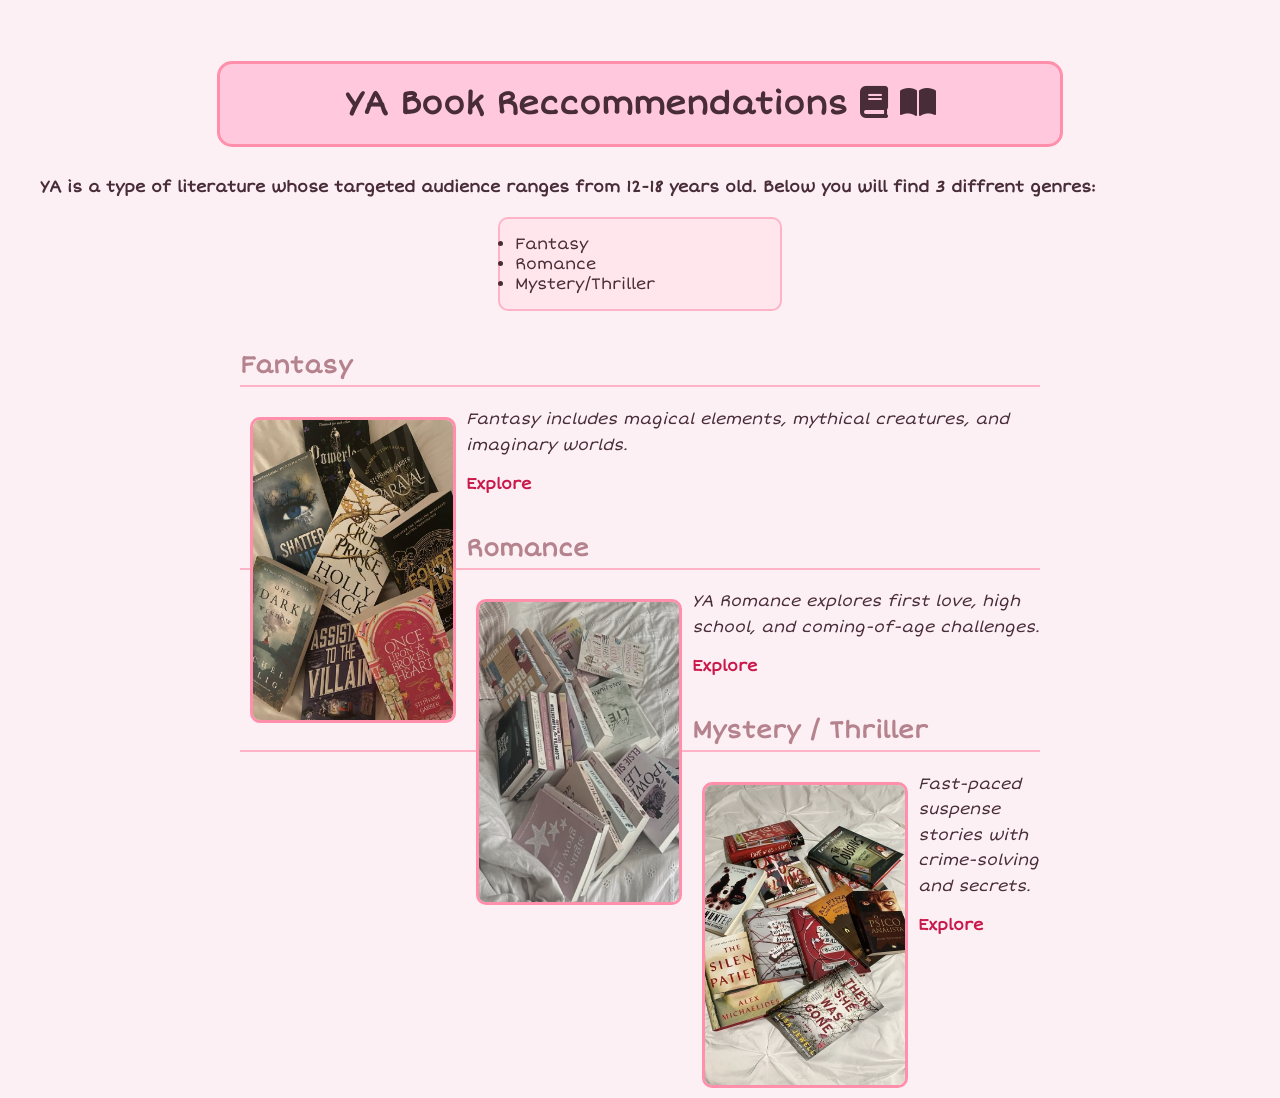
==== index.html @ 8137dac1 "additional CSS added" ====
<!DOCTYPE html>
<html>
  <head>
     <link rel="stylesheet" href="styles.css">
     <link href="https://fonts.googleapis.com/css2?family=Short+Stack&display=swap" rel="stylesheet">
<link rel="stylesheet" href="https://cdnjs.cloudflare.com/ajax/libs/font-awesome/6.0.0/css/all.min.css">
    <title>YA Book Recs</title>
  </head>
  <body>
    <!--this is my heading-->
    <h1>YA Book Reccommendations <i class="fa-solid fa-book"></i>

<i class="fa-solid fa-book-open"></i></h1>
    
    <b>YA is a type of literature whose targeted audience ranges from 12-18 years old. Below you will find 3 diffrent genres:</b>

    <ul>
      <li>Fantasy</li>
      <li>Romance</li>
      <li>Mystery/Thriller</li>
    </ul>


    <div class="genre-grid">

  <div class="genre-card">
    <h2>Fantasy</h2>
    <img src="image/Fantasy books.jpg">
    <p><i>Fantasy includes magical elements, mythical creatures, and imaginary worlds.</i></p>
    <a href="Fantasy.html">Explore</a>
  </div>

  <div class="genre-card">
    <h2>Romance</h2>
    <img src="image/Romance books.jpg">
    <p><i>YA Romance explores first love, high school, and coming-of-age challenges.</i></p>
    <a href="Romance.html">Explore</a>
  </div>

  <div class="genre-card">
    <h2>Mystery / Thriller</h2>
    <img src="image/Myatery:Thriller books.jpg">
    <p><i>Fast-paced suspense stories with crime-solving and secrets.</i></p>
    <a href="Thriller.html">Explore</a>
  </div>

</div>
    

  

    </body>
</html>
---- styles.css ----
/* 1. Basic Setup */
/* GENERAL PAGE STYLING */
body {
  font-family: 'Short Stack', cursive;
  background-color: #fdf0f5; /* soft pink aesthetic */
  padding: 40px;
  color: #482d38;
  margin: 0;
}

/* HEADINGS */
h1 {
  text-align: center;
  background-color: #ffc8dd;
  padding: 20px;
  border-style: solid;
  border-width: 3px;
  border-color: #ff8fab;
  margin-bottom: 30px;
  border-radius: 15px;
}

h2 {
  color: #b5838d;
  border-bottom: 2px solid #ffb3c6;
  padding-bottom: 5px;
  margin-top: 40px;
}

/* PARAGRAPHS */
p {
  line-height: 1.6;
  margin: 15px 0;
}

/* LIST */
ul {
  background-color: #ffe5ec;
  padding: 15px;
  border-radius: 10px;
  width: 250px;
  margin: 20px auto;
  border-style: solid;
  border-width: 2px;
  border-color: #ffb3c6;
}

/* IMAGES */
img {
  width: 200px;
  height: 300px;
  border-style: solid;
  border-width: 3px;
  border-color: #ff8fab;
  border-radius: 10px;
  margin: 10px;
  float: left; /* REQUIRED property */
}

/* CLEAR FLOAT (prevents layout issues) */
br {
  clear: both;
}

/* LINKS */
a {
  text-decoration: none;
  color: #c9184a;
  font-weight: bold;
}

a:hover {
  color: #ff4d6d;
}

/* BUTTON */
input[type="button"] {
  background-color: #ff8fab;
  color: white;
  border: none;
  padding: 10px 20px;
  margin: 20px 0;
  border-radius: 8px;
  cursor: pointer;
}

input[type="button"]:hover {
  background-color: #ff4d6d;
}

/* BOOK SECTIONS (makes each book look like a card) */
h2 + a + br + b + p {
  display: block;
  background-color: white;
  padding: 15px;
  margin: 20px 0;
  border-style: solid;
  border-width: 2px;
  border-color: #ffd6e0;
  border-radius: 12px;
  overflow: hidden;
}

/* OPTIONAL: CENTER CONTENT */
body > * {
  max-width: 800px;
  margin-left: auto;
  margin-right: auto;
}

/* FOOTER TEXT */
h3 {
  text-align: center;
  margin-top: 50px;

  /* GENRE GRID (for homepage) */
.genre-grid {
  display: grid;
  grid-template-columns: repeat(3, 1fr); /* 3 columns */
  gap: 30px;
  margin-top: 30px;
}

/* EACH GENRE CARD */
.genre-card {
  background-color: white;
  border-style: solid;
  border-width: 2px;
  border-color: #ffd6e0;
  border-radius: 12px;
  padding: 15px;
  text-align: center;
}

/* IMAGE */
.genre-card img {
  width: 100%;
  height: 250px;
  object-fit: cover;
  margin-bottom: 10px;
}

/* TITLE */
.genre-card h2 {
  margin: 10px 0;
}

/* DESCRIPTION */
.genre-card p {
  font-size: 0.95rem;
}

/* LINK BUTTON */
.genre-card a {
  display: inline-block;
  margin-top: 10px;
  background-color: #ff8fab;
  color: white;
  padding: 8px 15px;
  border-radius: 8px;
}

/* MOBILE FRIENDLY */
@media (max-width: 800px) {
  .genre-grid {
    grid-template-columns: 1fr; /* stack on small screens */
  }

  /* GRID CONTAINER */
.book-grid {
  display: grid;
  grid-template-columns: repeat(auto-fit, minmax(250px, 1fr));
  gap: 30px;
  margin-top: 30px;
}

/* BOOK CARD */
.book-card {
  background-color: white;
  border-style: solid;
  border-width: 2px;
  border-color: #ffd6e0;
  border-radius: 12px;
  padding: 15px;
  height: 100%;
  transition: transform 0.3s;
}

/* HOVER EFFECT */
.book-card:hover {
  transform: scale(1.05);
}

/* IMAGE INSIDE CARD */
.book-card img {
  width: 100%;
  height: 300px;
  object-fit: cover;
  float: none; /* override float from earlier */
  margin: 0;
}

/* TEXT */
.book-card h3 {
  margin: 10px 0;
  color: #b5838d;
}

/* BUTTON LINK STYLE */
.book-card a {
  display: inline-block;
  margin-top: 10px;
  background-color: #ff8fab;
  color: white;
  padding: 8px 15px;
  border-radius: 8px;
}
}
}
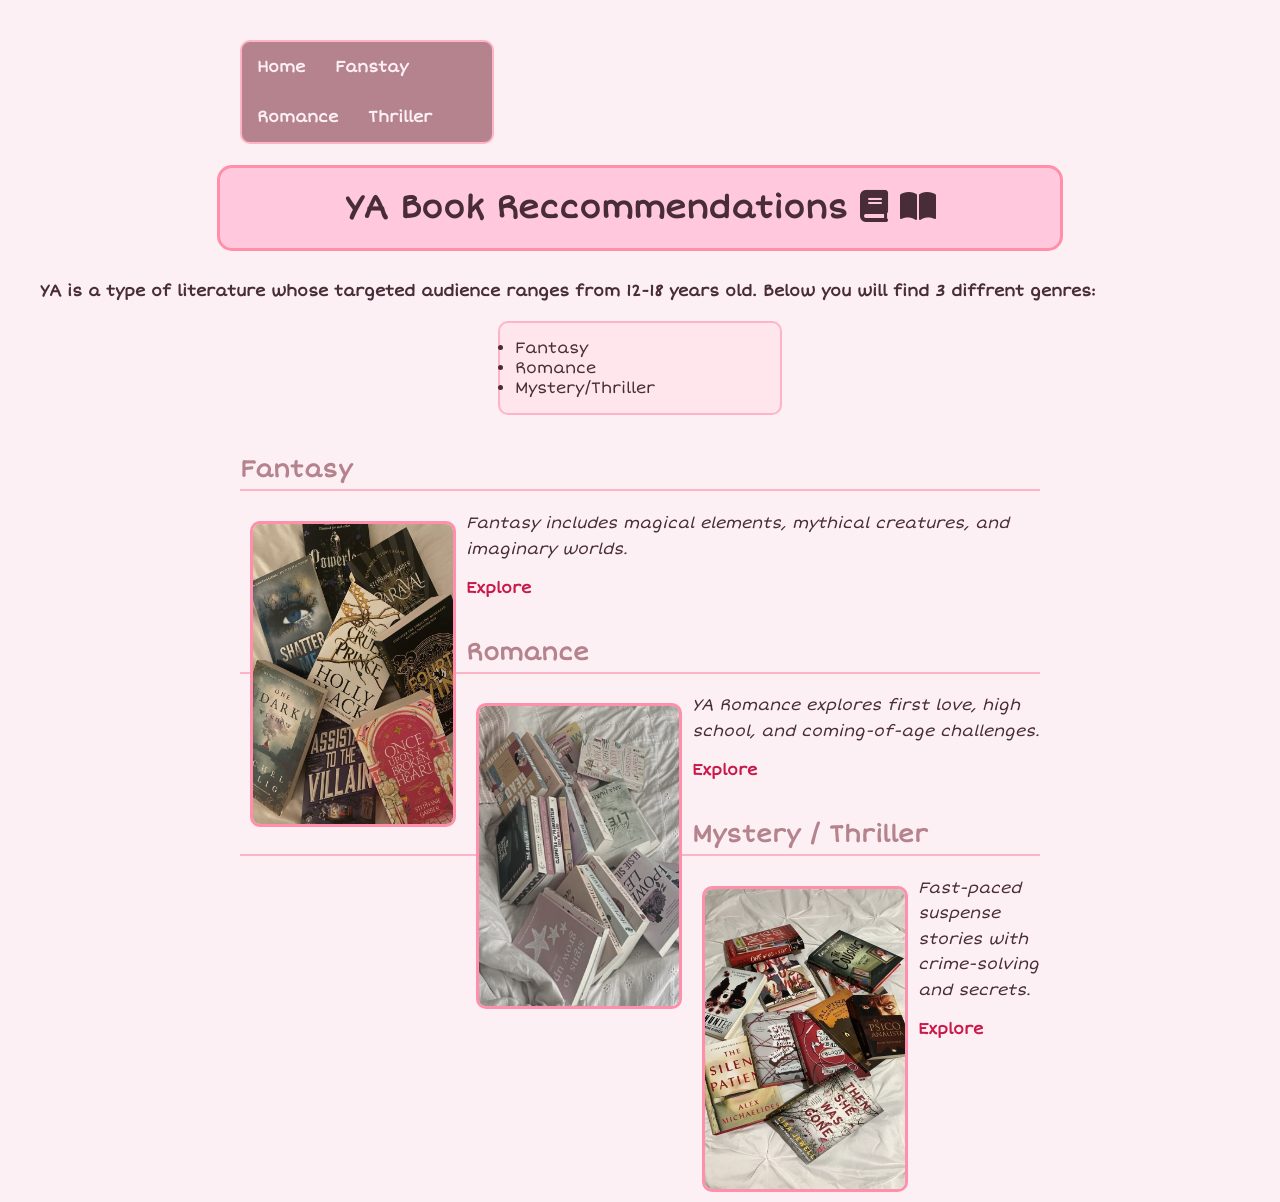
==== commit 2fa99d65: "Nav bar created" ====
--- a/index.html
+++ b/index.html
@@ -7,8 +7,21 @@
     <title>YA Book Recs</title>
   </head>
   <body>
+
+     <nav class="navbar">
+       <ul>
+        <li><a href="index.html">Home</a></li>
+        <li><a href="Fantasy.html">Fanstay</a></li>
+        <li><a href="Romance.html">Romance</a></li>
+        <li><a href="Thriller.html">Thriller</a></li>
+       </ul>
+    </nav>
     <!--this is my heading-->
     <h1>YA Book Reccommendations <i class="fa-solid fa-book"></i>
+   
+      
+
+      
 
 <i class="fa-solid fa-book-open"></i></h1>
     
--- a/styles.css
+++ b/styles.css
@@ -7,7 +7,38 @@
   color: #482d38;
   margin: 0;
 }
-
+body{
+  margin: 0px;
+}
+
+main{
+  margin-left:20px;
+  margin-right:20px;
+}
+
+.navbar ul{
+list-style-type: none;
+background-color:#b5838d;
+padding:0px;
+margin:0px;
+overflow: hidden;
+
+}
+
+.navbar a{
+  color: #fdf0f5;
+  text-decoration: none;
+  padding:15px;
+  display:block;
+  text-align: center;
+}
+
+.navbar a:hover{
+  background-color:#9c7079;
+}
+.navbar li{
+  float:left;
+}
 /* HEADINGS */
 h1 {
   text-align: center;
@@ -215,5 +246,9 @@
   padding: 8px 15px;
   border-radius: 8px;
 }
+
+
+
+
 }
 }
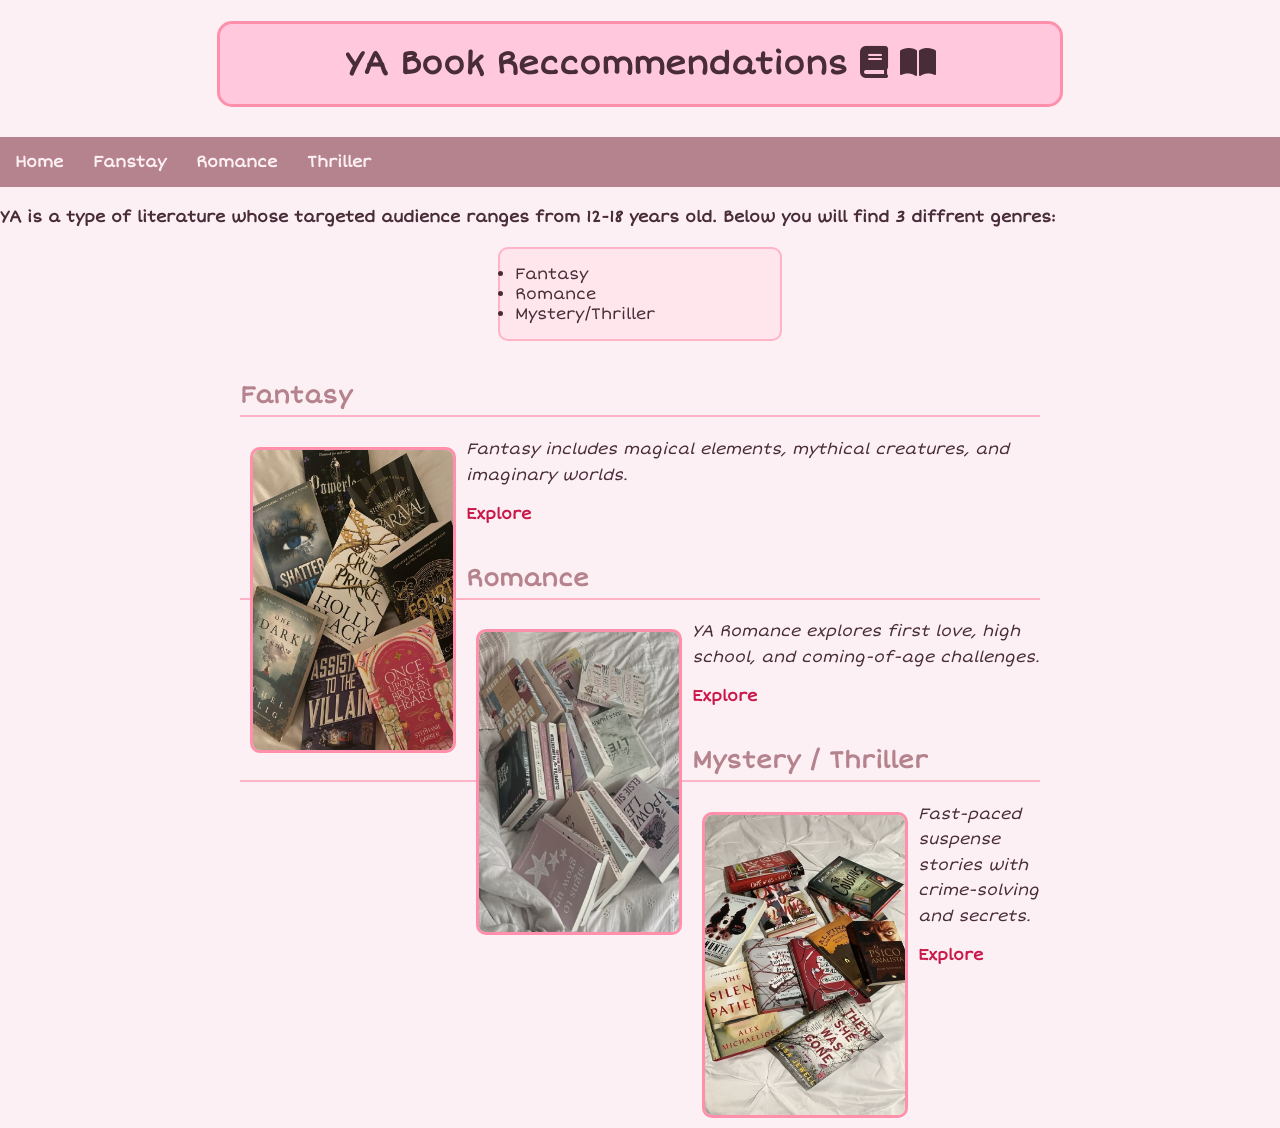
==== commit 63abc964: "Nav bar completed and image with link added" ====
--- a/index.html
+++ b/index.html
@@ -8,7 +8,16 @@
   </head>
   <body>
 
-     <nav class="navbar">
+     
+    <!--this is my heading-->
+    <h1>YA Book Reccommendations <i class="fa-solid fa-book"></i>
+    
+      
+
+      
+
+<i class="fa-solid fa-book-open"></i></h1>
+<nav class="navbar">
        <ul>
         <li><a href="index.html">Home</a></li>
         <li><a href="Fantasy.html">Fanstay</a></li>
@@ -16,14 +25,8 @@
         <li><a href="Thriller.html">Thriller</a></li>
        </ul>
     </nav>
-    <!--this is my heading-->
-    <h1>YA Book Reccommendations <i class="fa-solid fa-book"></i>
-   
-      
 
-      
-
-<i class="fa-solid fa-book-open"></i></h1>
+    <br>
     
     <b>YA is a type of literature whose targeted audience ranges from 12-18 years old. Below you will find 3 diffrent genres:</b>
 
--- a/styles.css
+++ b/styles.css
@@ -3,7 +3,7 @@
 body {
   font-family: 'Short Stack', cursive;
   background-color: #fdf0f5; /* soft pink aesthetic */
-  padding: 40px;
+  padding: 0px;
   color: #482d38;
   margin: 0;
 }
@@ -22,7 +22,16 @@
 padding:0px;
 margin:0px;
 overflow: hidden;
-
+width:auto;
+border: none;
+border-radius: 0;
+
+}
+
+.navbar {
+    max-width: 100% !important; /* Overrides the 800px limit */
+    width: 100%;
+    margin: 0;
 }
 
 .navbar a{
@@ -152,6 +161,7 @@
   margin-top: 30px;
 }
 
+
 /* EACH GENRE CARD */
 .genre-card {
   background-color: white;
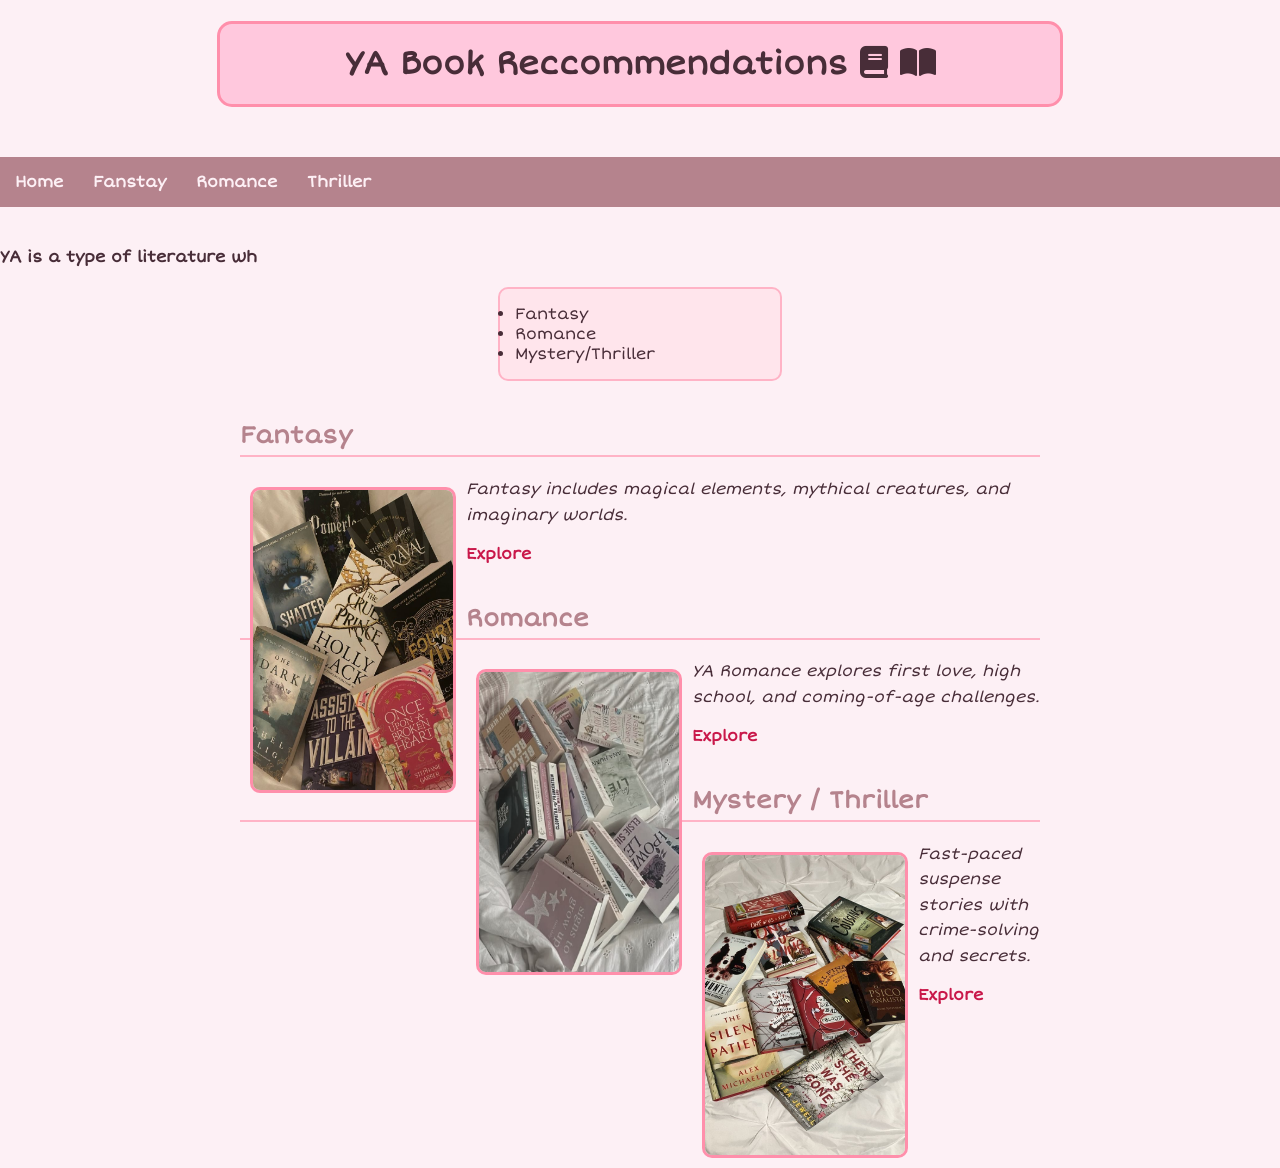
==== commit 28361385: "added java" ====
--- a/index.html
+++ b/index.html
@@ -4,7 +4,11 @@
      <link rel="stylesheet" href="styles.css">
      <link href="https://fonts.googleapis.com/css2?family=Short+Stack&display=swap" rel="stylesheet">
 <link rel="stylesheet" href="https://cdnjs.cloudflare.com/ajax/libs/font-awesome/6.0.0/css/all.min.css">
-    <title>YA Book Recs</title>
+    
+      <script src="script.js"></script>
+
+
+  <title>YA Book Recs</title>
   </head>
   <body>
 
@@ -17,7 +21,7 @@
       
 
 <i class="fa-solid fa-book-open"></i></h1>
-<nav class="navbar">
+<nav class="navbar" id="navbar">
        <ul>
         <li><a href="index.html">Home</a></li>
         <li><a href="Fantasy.html">Fanstay</a></li>
@@ -28,7 +32,9 @@
 
     <br>
     
-    <b>YA is a type of literature whose targeted audience ranges from 12-18 years old. Below you will find 3 diffrent genres:</b>
+  
+
+    <b id="demo"></b>
 
     <ul>
       <li>Fantasy</li>
@@ -55,7 +61,7 @@
 
   <div class="genre-card">
     <h2>Mystery / Thriller</h2>
-    <img src="image/Myatery:Thriller books.jpg">
+    <img src="image/MyateryThriller books.jpg">
     <p><i>Fast-paced suspense stories with crime-solving and secrets.</i></p>
     <a href="Thriller.html">Explore</a>
   </div>
--- a/styles.css
+++ b/styles.css
@@ -32,6 +32,20 @@
     max-width: 100% !important; /* Overrides the 800px limit */
     width: 100%;
     margin: 0;
+    .navbar {
+      position: fixed; /* Keeps it at the top */
+      top: 0;
+      z-index: 1000;
+      transition: 0.4s; /* This makes the shrinking look smooth! */
+      width: 100%;
+      margin: 0;
+    }
+    
+    /* Because the nav is now 'fixed', we need to push the content down 
+       so it doesn't hide behind the navbar */
+    body {
+      padding-top: 60px; 
+    }
 }
 
 .navbar a{
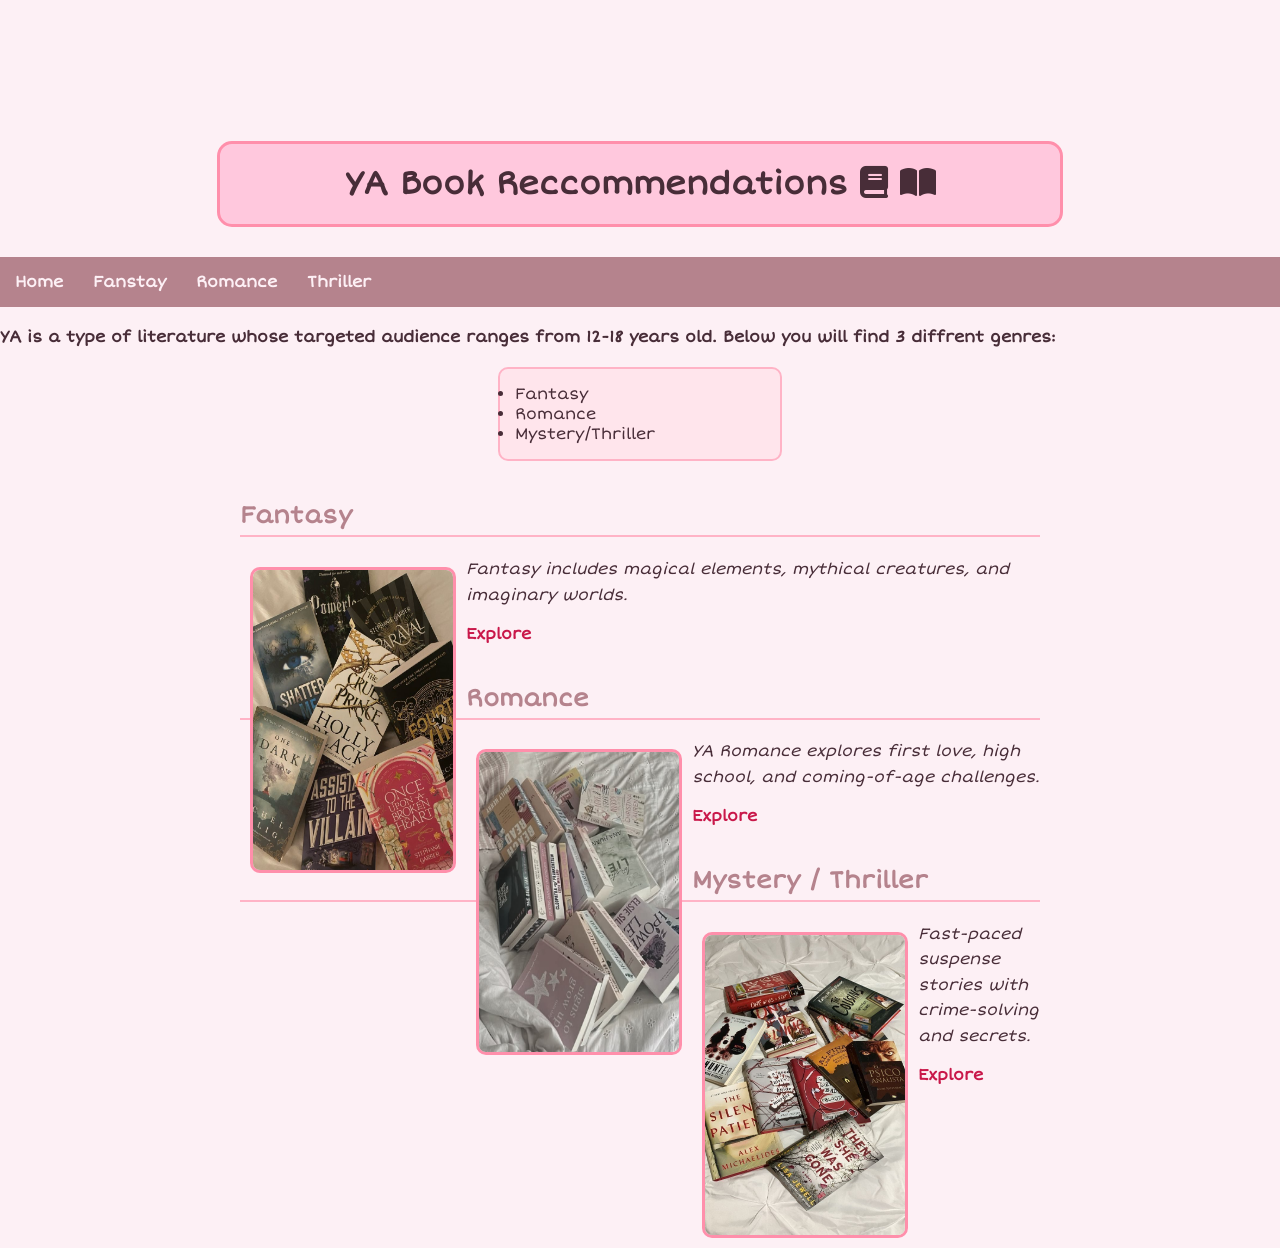
==== commit b07ebb22: "added java" ====
--- a/index.html
+++ b/index.html
@@ -11,7 +11,7 @@
   <title>YA Book Recs</title>
   </head>
   <body>
-
+    <script src="script.js"></script>
      
     <!--this is my heading-->
     <h1>YA Book Reccommendations <i class="fa-solid fa-book"></i>
@@ -21,7 +21,7 @@
       
 
 <i class="fa-solid fa-book-open"></i></h1>
-<nav class="navbar" id="navbar">
+<nav class="navbar">
        <ul>
         <li><a href="index.html">Home</a></li>
         <li><a href="Fantasy.html">Fanstay</a></li>
@@ -32,9 +32,7 @@
 
     <br>
     
-  
-
-    <b id="demo"></b>
+    <b>YA is a type of literature whose targeted audience ranges from 12-18 years old. Below you will find 3 diffrent genres:</b>
 
     <ul>
       <li>Fantasy</li>
--- a/styles.css
+++ b/styles.css
@@ -14,6 +14,9 @@
 main{
   margin-left:20px;
   margin-right:20px;
+}
+body {
+  padding-top: 120px;
 }
 
 .navbar ul{
@@ -48,6 +51,22 @@
     }
 }
 
+#navbar {
+  padding: 80px 10px;
+  transition: 0.4s; /* smooth shrinking */
+  position: static;
+  top: 0;
+  width: 100%;
+  z-index: 1000;
+  left: 0;
+}
+
+body > *:not(#navbar) {
+  max-width: 800px;
+  margin-left: auto;
+  margin-right: auto;
+}
+
 .navbar a{
   color: #fdf0f5;
   text-decoration: none;
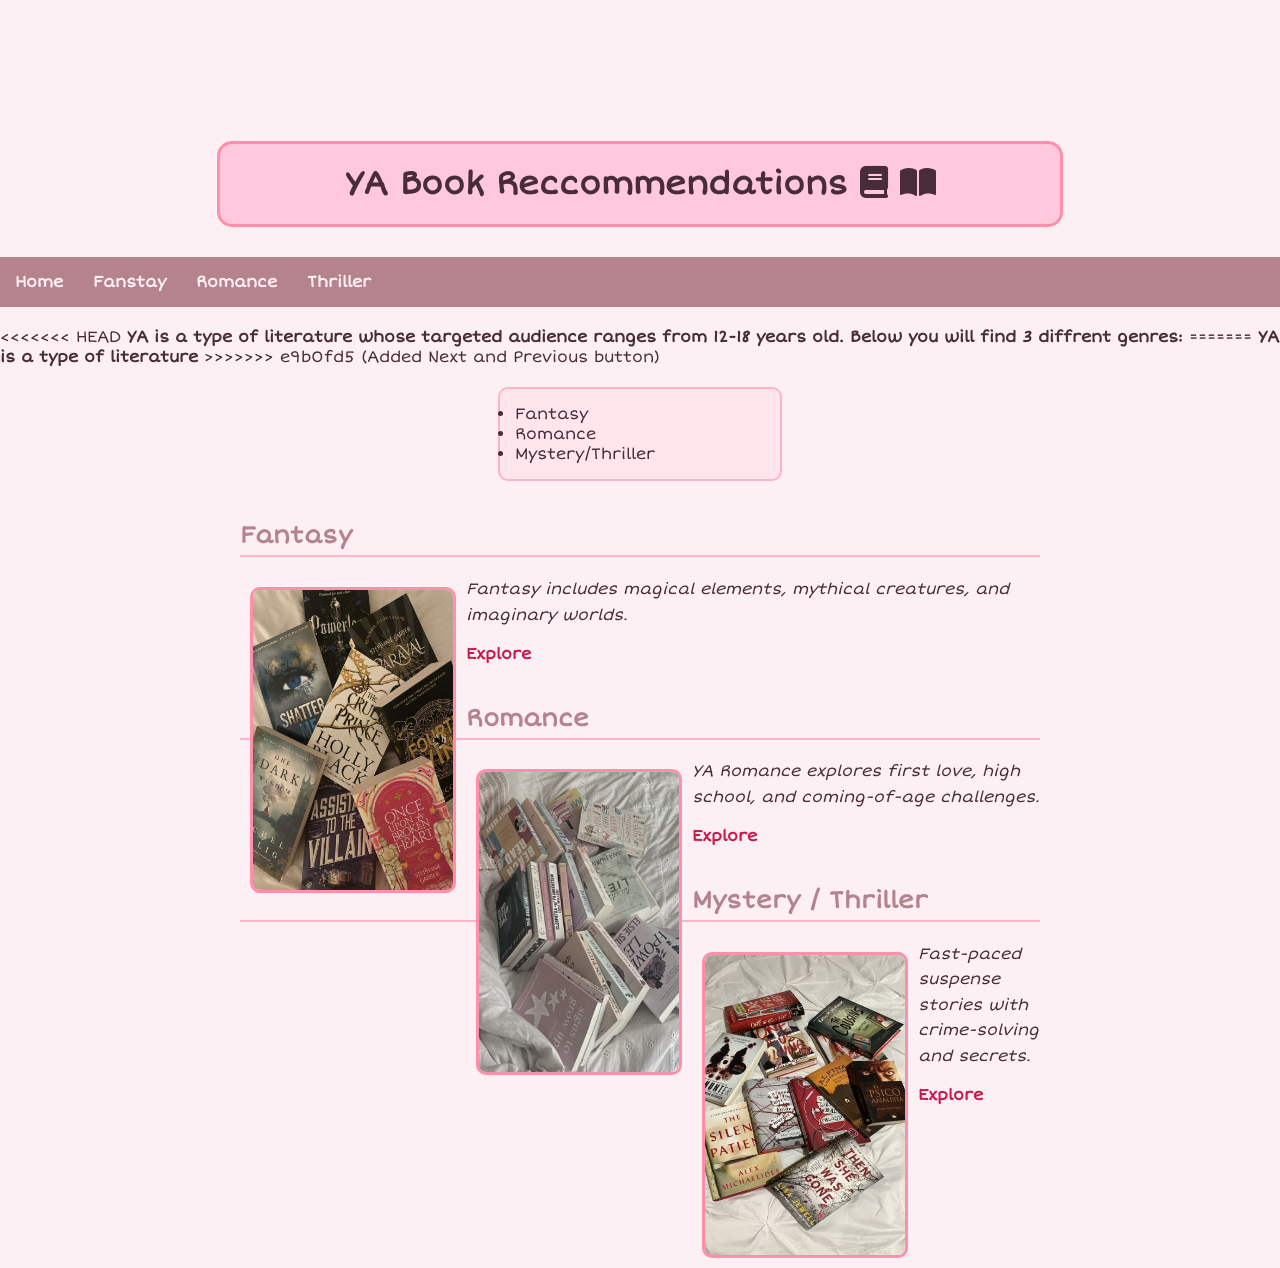
==== commit ba314ff9: "added java" ====
--- a/index.html
+++ b/index.html
@@ -32,7 +32,13 @@
 
     <br>
     
+<<<<<<< HEAD
     <b>YA is a type of literature whose targeted audience ranges from 12-18 years old. Below you will find 3 diffrent genres:</b>
+=======
+    <b id="demo"></b>
+
+   
+>>>>>>> e9b0fd5 (Added Next and Previous button)
 
     <ul>
       <li>Fantasy</li>
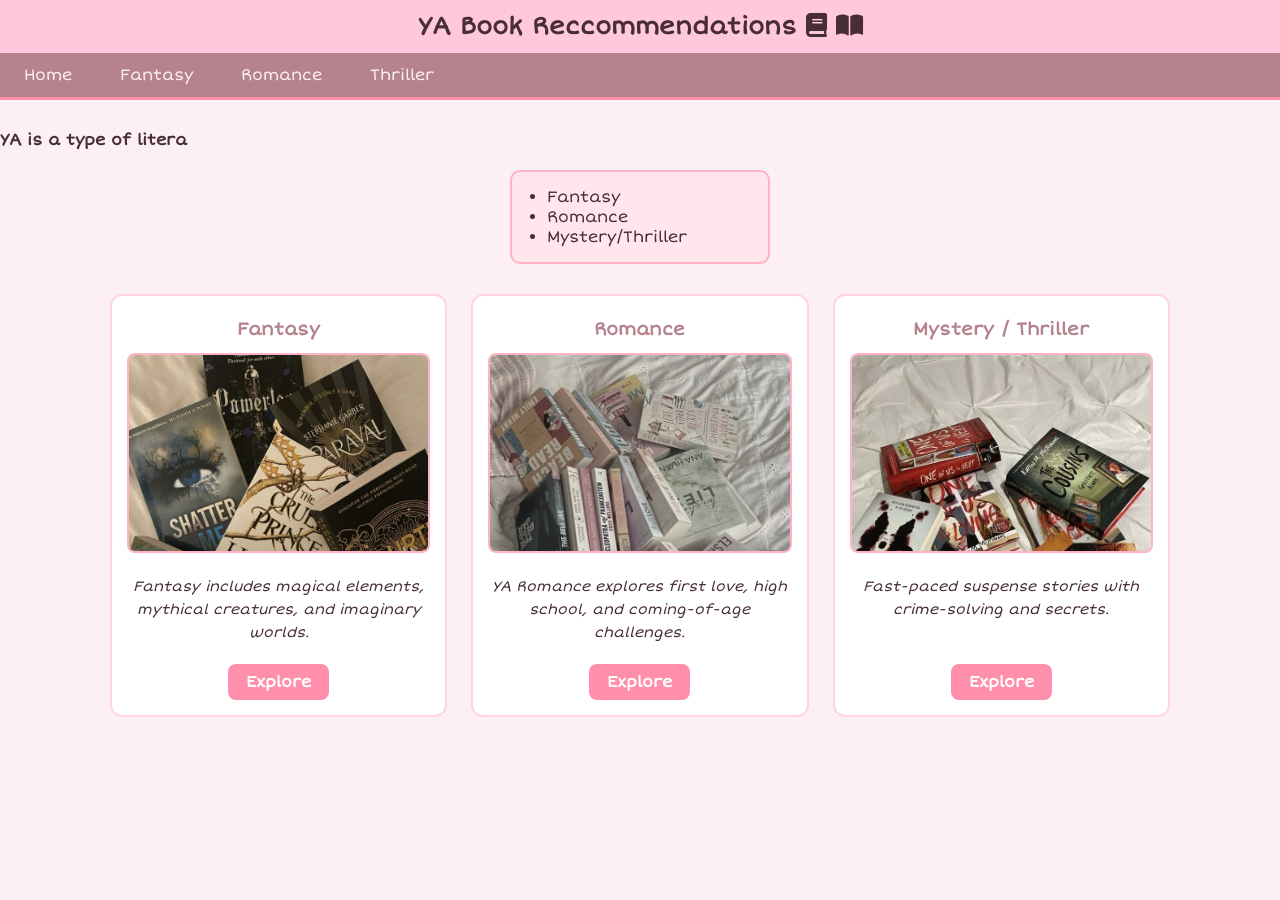
==== commit db3d4681: "Add css changes and javascript changes" ====
--- a/index.html
+++ b/index.html
@@ -11,36 +11,23 @@
   <title>YA Book Recs</title>
   </head>
   <body>
-    <script src="script.js"></script>
-     
-    <!--this is my heading-->
-    <h1>YA Book Reccommendations <i class="fa-solid fa-book"></i>
-    
-      
-
-      
-
-<i class="fa-solid fa-book-open"></i></h1>
-<nav class="navbar">
-       <ul>
-        <li><a href="index.html">Home</a></li>
-        <li><a href="Fantasy.html">Fanstay</a></li>
-        <li><a href="Romance.html">Romance</a></li>
-        <li><a href="Thriller.html">Thriller</a></li>
-       </ul>
-    </nav>
+    <header class="site-header">
+      <h1>YA Book Reccommendations <i class="fa-solid fa-book"></i> <i class="fa-solid fa-book-open"></i></h1>
+      <nav class="navbar">
+        <ul>
+          <li><a href="index.html">Home</a></li>
+          <li><a href="Fantasy.html">Fantasy</a></li>
+          <li><a href="Romance.html">Romance</a></li>
+          <li><a href="Thriller.html">Thriller</a></li>
+        </ul>
+      </nav>
+    </header>
 
     <br>
     
-<<<<<<< HEAD
-    <b>YA is a type of literature whose targeted audience ranges from 12-18 years old. Below you will find 3 diffrent genres:</b>
-=======
     <b id="demo"></b>
 
-   
->>>>>>> e9b0fd5 (Added Next and Previous button)
-
-    <ul>
+    <ul class="intro-list">
       <li>Fantasy</li>
       <li>Romance</li>
       <li>Mystery/Thriller</li>
--- a/styles.css
+++ b/styles.css
@@ -1,141 +1,109 @@
-/* 1. Basic Setup */
-/* GENERAL PAGE STYLING */
+/* ===== RESET & BASE ===== */
+* {
+  box-sizing: border-box;
+}
+
 body {
   font-family: 'Short Stack', cursive;
-  background-color: #fdf0f5; /* soft pink aesthetic */
-  padding: 0px;
+  background-color: #fdf0f5;
+  margin: 0;
+  padding: 0;
   color: #482d38;
+  padding-top: 110px; /* space for fixed header */
+}
+
+/* ===== FIXED HEADER ===== */
+.site-header {
+  position: fixed;
+  top: 0;
+  left: 0;
+  width: 100%;
+  z-index: 1000;
+  background-color: #ffc8dd;
+  border-bottom: 3px solid #ff8fab;
+}
+
+.site-header h1 {
+  text-align: center;
   margin: 0;
-}
-body{
-  margin: 0px;
-}
-
-main{
-  margin-left:20px;
-  margin-right:20px;
-}
-body {
-  padding-top: 120px;
-}
-
-.navbar ul{
-list-style-type: none;
-background-color:#b5838d;
-padding:0px;
-margin:0px;
-overflow: hidden;
-width:auto;
-border: none;
-border-radius: 0;
-
-}
-
+  padding: 12px 20px;
+  font-size: 1.5rem;
+  color: #482d38;
+}
+
+/* ===== NAVBAR ===== */
 .navbar {
-    max-width: 100% !important; /* Overrides the 800px limit */
-    width: 100%;
-    margin: 0;
-    .navbar {
-      position: fixed; /* Keeps it at the top */
-      top: 0;
-      z-index: 1000;
-      transition: 0.4s; /* This makes the shrinking look smooth! */
-      width: 100%;
-      margin: 0;
-    }
-    
-    /* Because the nav is now 'fixed', we need to push the content down 
-       so it doesn't hide behind the navbar */
-    body {
-      padding-top: 60px; 
-    }
-}
-
-#navbar {
-  padding: 80px 10px;
-  transition: 0.4s; /* smooth shrinking */
-  position: static;
-  top: 0;
-  width: 100%;
-  z-index: 1000;
-  left: 0;
-}
-
-body > *:not(#navbar) {
-  max-width: 800px;
-  margin-left: auto;
-  margin-right: auto;
-}
-
-.navbar a{
+  width: 100%;
+  background-color: #b5838d;
+}
+
+.navbar ul {
+  list-style: none;
+  margin: 0;
+  padding: 0;
+  display: flex;
+  flex-direction: row;
+  background-color: #b5838d;
+  border: none;
+  border-radius: 0;
+  width: 100%;
+}
+
+.navbar li {
+  float: none;
+}
+
+.navbar a {
+  display: block;
   color: #fdf0f5;
   text-decoration: none;
-  padding:15px;
-  display:block;
-  text-align: center;
-}
-
-.navbar a:hover{
-  background-color:#9c7079;
-}
-.navbar li{
-  float:left;
-}
-/* HEADINGS */
-h1 {
-  text-align: center;
-  background-color: #ffc8dd;
+  padding: 12px 24px;
+  font-weight: normal;
+}
+
+.navbar a:hover {
+  background-color: #9c7079;
+  color: #fdf0f5;
+}
+
+/* ===== PAGE CONTENT WRAPPER ===== */
+.content {
+  max-width: 1100px;
+  margin: 0 auto;
   padding: 20px;
-  border-style: solid;
-  border-width: 3px;
-  border-color: #ff8fab;
-  margin-bottom: 30px;
-  border-radius: 15px;
-}
-
+}
+
+/* ===== HEADINGS ===== */
 h2 {
   color: #b5838d;
   border-bottom: 2px solid #ffb3c6;
   padding-bottom: 5px;
-  margin-top: 40px;
-}
-
-/* PARAGRAPHS */
+  margin-top: 30px;
+}
+
+h3 {
+  text-align: center;
+  margin-top: 50px;
+  color: #b5838d;
+}
+
+/* ===== PARAGRAPHS ===== */
 p {
   line-height: 1.6;
-  margin: 15px 0;
-}
-
-/* LIST */
-ul {
+  margin: 10px 0;
+}
+
+/* ===== INTRO LIST (homepage) ===== */
+.intro-list {
   background-color: #ffe5ec;
-  padding: 15px;
+  padding: 15px 15px 15px 35px;
   border-radius: 10px;
-  width: 250px;
+  width: 260px;
   margin: 20px auto;
-  border-style: solid;
-  border-width: 2px;
-  border-color: #ffb3c6;
-}
-
-/* IMAGES */
-img {
-  width: 200px;
-  height: 300px;
-  border-style: solid;
-  border-width: 3px;
-  border-color: #ff8fab;
-  border-radius: 10px;
-  margin: 10px;
-  float: left; /* REQUIRED property */
-}
-
-/* CLEAR FLOAT (prevents layout issues) */
-br {
-  clear: both;
-}
-
-/* LINKS */
+  border: 2px solid #ffb3c6;
+}
+
+/* ===== LINKS ===== */
 a {
   text-decoration: none;
   color: #c9184a;
@@ -146,7 +114,7 @@
   color: #ff4d6d;
 }
 
-/* BUTTON */
+/* ===== BUTTON ===== */
 input[type="button"] {
   background-color: #ff8fab;
   color: white;
@@ -155,132 +123,116 @@
   margin: 20px 0;
   border-radius: 8px;
   cursor: pointer;
+  display: block;
 }
 
 input[type="button"]:hover {
   background-color: #ff4d6d;
 }
 
-/* BOOK SECTIONS (makes each book look like a card) */
-h2 + a + br + b + p {
-  display: block;
-  background-color: white;
-  padding: 15px;
-  margin: 20px 0;
-  border-style: solid;
-  border-width: 2px;
-  border-color: #ffd6e0;
-  border-radius: 12px;
-  overflow: hidden;
-}
-
-/* OPTIONAL: CENTER CONTENT */
-body > * {
-  max-width: 800px;
-  margin-left: auto;
-  margin-right: auto;
-}
-
-/* FOOTER TEXT */
-h3 {
-  text-align: center;
-  margin-top: 50px;
-
-  /* GENRE GRID (for homepage) */
+/* ===== GENRE GRID (homepage) ===== */
 .genre-grid {
   display: grid;
-  grid-template-columns: repeat(3, 1fr); /* 3 columns */
-  gap: 30px;
-  margin-top: 30px;
-}
-
-
-/* EACH GENRE CARD */
+  grid-template-columns: repeat(3, 1fr);
+  gap: 24px;
+  margin: 30px auto;
+  max-width: 1100px;
+  padding: 0 20px;
+}
+
 .genre-card {
   background-color: white;
-  border-style: solid;
-  border-width: 2px;
-  border-color: #ffd6e0;
+  border: 2px solid #ffd6e0;
   border-radius: 12px;
   padding: 15px;
   text-align: center;
-}
-
-/* IMAGE */
+  display: flex;
+  flex-direction: column;
+  align-items: center;
+}
+
 .genre-card img {
   width: 100%;
-  height: 250px;
+  height: 200px;
   object-fit: cover;
-  margin-bottom: 10px;
-}
-
-/* TITLE */
+  object-position: center top;
+  float: none;
+  display: block;
+  margin: 0 0 12px 0;
+  border-radius: 8px;
+  border: 2px solid #ffb3c6;
+}
+
 .genre-card h2 {
-  margin: 10px 0;
-}
-
-/* DESCRIPTION */
+  margin: 8px 0;
+  border-bottom: none;
+  font-size: 1.1rem;
+}
+
 .genre-card p {
-  font-size: 0.95rem;
-}
-
-/* LINK BUTTON */
+  font-size: 0.9rem;
+  flex-grow: 1;
+}
+
 .genre-card a {
   display: inline-block;
   margin-top: 10px;
   background-color: #ff8fab;
   color: white;
-  padding: 8px 15px;
-  border-radius: 8px;
-}
-
-/* MOBILE FRIENDLY */
-@media (max-width: 800px) {
-  .genre-grid {
-    grid-template-columns: 1fr; /* stack on small screens */
-  }
-
-  /* GRID CONTAINER */
+  padding: 8px 18px;
+  border-radius: 8px;
+  font-weight: bold;
+}
+
+/* ===== BOOK GRID (genre pages) ===== */
 .book-grid {
   display: grid;
-  grid-template-columns: repeat(auto-fit, minmax(250px, 1fr));
-  gap: 30px;
-  margin-top: 30px;
-}
-
-/* BOOK CARD */
+  grid-template-columns: repeat(3, 1fr);
+  gap: 24px;
+  margin: 30px 20px;
+}
+
 .book-card {
   background-color: white;
-  border-style: solid;
-  border-width: 2px;
-  border-color: #ffd6e0;
+  border: 2px solid #ffd6e0;
   border-radius: 12px;
   padding: 15px;
-  height: 100%;
+  text-align: center;
+  display: flex;
+  flex-direction: column;
+  align-items: center;
   transition: transform 0.3s;
 }
 
-/* HOVER EFFECT */
 .book-card:hover {
-  transform: scale(1.05);
-}
-
-/* IMAGE INSIDE CARD */
+  transform: scale(1.03);
+}
+
 .book-card img {
-  width: 100%;
-  height: 300px;
+  width: 140px;
+  height: 210px;
   object-fit: cover;
-  float: none; /* override float from earlier */
-  margin: 0;
-}
-
-/* TEXT */
+  object-position: center top;
+  float: none;
+  display: block;
+  margin: 0 auto 12px auto;
+  border-radius: 8px;
+  border: 2px solid #ffb3c6;
+}
+
+.book-card h2,
 .book-card h3 {
-  margin: 10px 0;
-  color: #b5838d;
-}
-
-/* BUTTON LINK STYLE */
+  margin: 8px 0;
+  color: #b5838d;
+  border-bottom: none;
+  font-size: 1rem;
+}
+
+.book-card p {
+  font-size: 0.85rem;
+  flex-grow: 1;
+}
+
 .book-card a {
   display: inline-block;
   margin-top: 10px;
@@ -290,8 +242,51 @@
   border-radius: 8px;
 }
 
-
-
-
-}
-}+/* ===== PAGINATION ===== */
+.pagination {
+  display: flex;
+  justify-content: center;
+  align-items: center;
+  gap: 20px;
+  margin: 30px 0;
+}
+
+.pagination button {
+  background-color: #ff8fab;
+  color: white;
+  border: none;
+  padding: 10px 24px;
+  border-radius: 8px;
+  cursor: pointer;
+  font-family: 'Short Stack', cursive;
+  font-size: 1rem;
+}
+
+.pagination button:hover {
+  background-color: #ff4d6d;
+}
+
+.pagination button:disabled {
+  background-color: #ffb3c6;
+  cursor: default;
+}
+
+#page-indicator {
+  font-size: 0.95rem;
+  color: #b5838d;
+}
+
+/* ===== MOBILE ===== */
+@media (max-width: 700px) {
+  .genre-grid {
+    grid-template-columns: 1fr;
+  }
+
+  .book-grid {
+    grid-template-columns: 1fr;
+  }
+
+  body {
+    padding-top: 130px;
+  }
+}
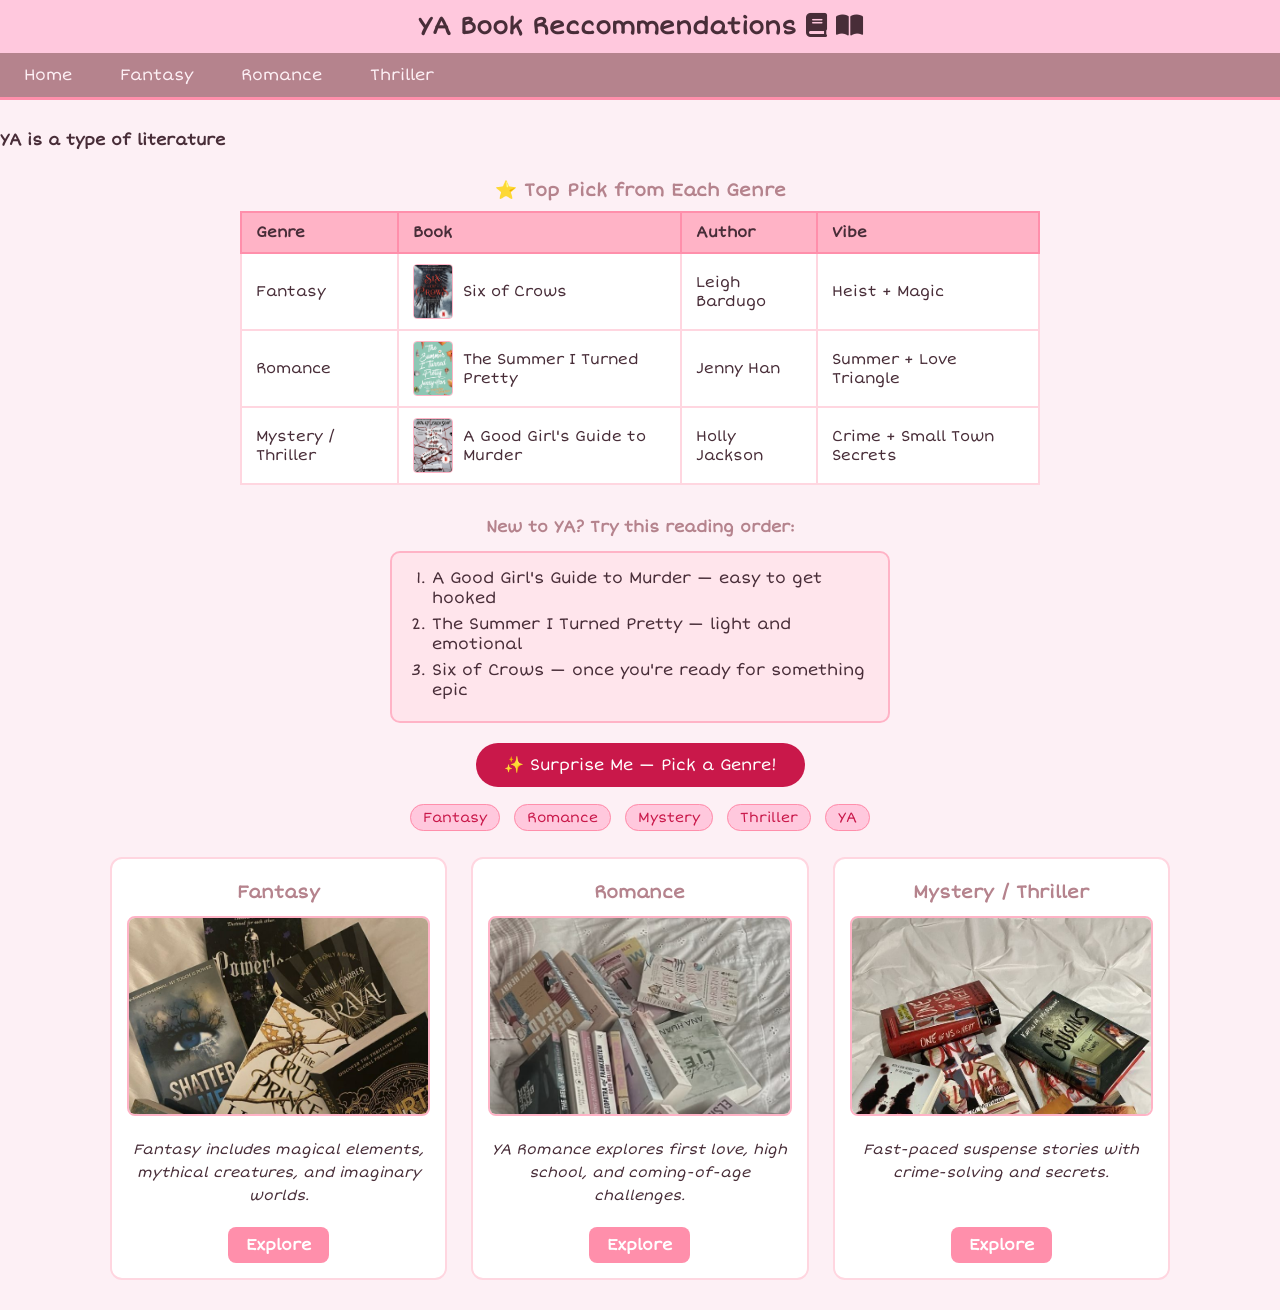
==== commit f744e2d6: "Add table and input button" ====
--- a/index.html
+++ b/index.html
@@ -1,6 +1,7 @@
 <!DOCTYPE html>
 <html>
   <head>
+    <meta charset="UTF-8">
      <link rel="stylesheet" href="styles.css">
      <link href="https://fonts.googleapis.com/css2?family=Short+Stack&display=swap" rel="stylesheet">
 <link rel="stylesheet" href="https://cdnjs.cloudflare.com/ajax/libs/font-awesome/6.0.0/css/all.min.css">
@@ -27,11 +28,71 @@
     
     <b id="demo"></b>
 
-    <ul class="intro-list">
-      <li>Fantasy</li>
-      <li>Romance</li>
-      <li>Mystery/Thriller</li>
-    </ul>
+    <table class="top-picks-table">
+      <caption>⭐ Top Pick from Each Genre</caption>
+      <thead>
+        <tr>
+          <th>Genre</th>
+          <th>Book</th>
+          <th>Author</th>
+          <th>Vibe</th>
+        </tr>
+      </thead>
+      <tbody>
+        <tr>
+          <td>Fantasy</td>
+          <td>
+            <div class="table-book-cell">
+              <img src="image/91h7R0ZFyLL._UF1000,1000_QL80_.jpg" alt="Six of Crows" class="table-img">
+              <span>Six of Crows</span>
+            </div>
+          </td>
+          <td>Leigh Bardugo</td>
+          <td>Heist + Magic</td>
+        </tr>
+        <tr>
+          <td>Romance</td>
+          <td>
+            <div class="table-book-cell">
+              <img src="image/The Summer I Turned Pretty.jpg" alt="The Summer I Turned Pretty" class="table-img">
+              <span>The Summer I Turned Pretty</span>
+            </div>
+          </td>
+          <td>Jenny Han</td>
+          <td>Summer + Love Triangle</td>
+        </tr>
+        <tr>
+          <td>Mystery / Thriller</td>
+          <td>
+            <div class="table-book-cell">
+              <img src="image/Good Girls Guide to Murder.jpg" alt="A Good Girl's Guide to Murder" class="table-img">
+              <span>A Good Girl's Guide to Murder</span>
+            </div>
+          </td>
+          <td>Holly Jackson</td>
+          <td>Crime + Small Town Secrets</td>
+        </tr>
+      </tbody>
+    </table>
+
+    <p class="section-label">New to YA? Try this reading order:</p>
+    <ol class="reading-order">
+      <li>A Good Girl's Guide to Murder — easy to get hooked</li>
+      <li>The Summer I Turned Pretty — light and emotional</li>
+      <li>Six of Crows — once you're ready for something epic</li>
+    </ol>
+
+    <div style="text-align:center; margin: 20px 0;">
+      <button class="surprise-btn" onclick="surpriseMe()">&#10024; Surprise Me &mdash; Pick a Genre!</button>
+    </div>
+
+    <div style="text-align:center; margin-bottom: 20px;">
+      <span class="genre-tag">Fantasy</span>
+      <span class="genre-tag">Romance</span>
+      <span class="genre-tag">Mystery</span>
+      <span class="genre-tag">Thriller</span>
+      <span class="genre-tag">YA</span>
+    </div>
 
 
     <div class="genre-grid">
@@ -63,5 +124,4 @@
   
 
     </body>
-</html>
-
+</html>
--- a/styles.css
+++ b/styles.css
@@ -1,4 +1,3 @@
-/* ===== RESET & BASE ===== */
 * {
   box-sizing: border-box;
 }
@@ -9,10 +8,9 @@
   margin: 0;
   padding: 0;
   color: #482d38;
-  padding-top: 110px; /* space for fixed header */
-}
-
-/* ===== FIXED HEADER ===== */
+  padding-top: 110px;
+}
+
 .site-header {
   position: fixed;
   top: 0;
@@ -31,7 +29,6 @@
   color: #482d38;
 }
 
-/* ===== NAVBAR ===== */
 .navbar {
   width: 100%;
   background-color: #b5838d;
@@ -66,14 +63,12 @@
   color: #fdf0f5;
 }
 
-/* ===== PAGE CONTENT WRAPPER ===== */
 .content {
   max-width: 1100px;
   margin: 0 auto;
   padding: 20px;
 }
 
-/* ===== HEADINGS ===== */
 h2 {
   color: #b5838d;
   border-bottom: 2px solid #ffb3c6;
@@ -87,13 +82,11 @@
   color: #b5838d;
 }
 
-/* ===== PARAGRAPHS ===== */
 p {
   line-height: 1.6;
   margin: 10px 0;
 }
 
-/* ===== INTRO LIST (homepage) ===== */
 .intro-list {
   background-color: #ffe5ec;
   padding: 15px 15px 15px 35px;
@@ -103,7 +96,6 @@
   border: 2px solid #ffb3c6;
 }
 
-/* ===== LINKS ===== */
 a {
   text-decoration: none;
   color: #c9184a;
@@ -114,7 +106,6 @@
   color: #ff4d6d;
 }
 
-/* ===== BUTTON ===== */
 input[type="button"] {
   background-color: #ff8fab;
   color: white;
@@ -130,7 +121,6 @@
   background-color: #ff4d6d;
 }
 
-/* ===== GENRE GRID (homepage) ===== */
 .genre-grid {
   display: grid;
   grid-template-columns: repeat(3, 1fr);
@@ -184,7 +174,6 @@
   font-weight: bold;
 }
 
-/* ===== BOOK GRID (genre pages) ===== */
 .book-grid {
   display: grid;
   grid-template-columns: repeat(3, 1fr);
@@ -242,7 +231,106 @@
   border-radius: 8px;
 }
 
-/* ===== PAGINATION ===== */
+.top-picks-table {
+  width: 90%;
+  max-width: 800px;
+  margin: 30px auto;
+  border-collapse: collapse;
+  font-size: 0.95rem;
+}
+
+.top-picks-table caption {
+  font-size: 1.1rem;
+  font-weight: bold;
+  color: #b5838d;
+  margin-bottom: 10px;
+}
+
+.top-picks-table th {
+  background-color: #ffb3c6;
+  color: #482d38;
+  padding: 10px 14px;
+  border: 2px solid #ff8fab;
+  text-align: left;
+}
+
+.top-picks-table td {
+  background-color: white;
+  padding: 10px 14px;
+  border: 2px solid #ffd6e0;
+  vertical-align: middle;
+}
+
+.top-picks-table tr:hover td {
+  background-color: #fff0f5;
+}
+
+.table-img {
+  width: 40px;
+  height: 55px;
+  object-fit: cover;
+  border-radius: 4px;
+  border: 1px solid #ffb3c6;
+  float: none;
+  display: block;
+  flex-shrink: 0;
+}
+
+.table-book-cell {
+  display: flex;
+  align-items: center;
+  gap: 10px;
+}
+
+.section-label {
+  text-align: center;
+  font-weight: bold;
+  color: #b5838d;
+  margin-top: 30px;
+}
+
+.reading-order {
+  max-width: 500px;
+  margin: 10px auto 20px auto;
+  background-color: #ffe5ec;
+  border: 2px solid #ffb3c6;
+  border-radius: 10px;
+  padding: 15px 15px 15px 40px;
+  width: auto;
+}
+
+.reading-order li {
+  margin-bottom: 6px;
+}
+
+.surprise-btn {
+  background-color: #c9184a;
+  color: white;
+  border: none;
+  padding: 12px 28px;
+  border-radius: 25px;
+  font-family: 'Short Stack', cursive;
+  font-size: 1rem;
+  cursor: pointer;
+  transition: background-color 0.3s, transform 0.2s;
+}
+
+.surprise-btn:hover {
+  background-color: #ff4d6d;
+  transform: scale(1.05);
+}
+
+.genre-tag {
+  display: inline;
+  background-color: #ffc8dd;
+  color: #c9184a;
+  border: 1px solid #ff8fab;
+  border-radius: 20px;
+  padding: 4px 12px;
+  margin: 4px;
+  font-size: 0.85rem;
+}
+
 .pagination {
   display: flex;
   justify-content: center;
@@ -276,7 +364,6 @@
   color: #b5838d;
 }
 
-/* ===== MOBILE ===== */
 @media (max-width: 700px) {
   .genre-grid {
     grid-template-columns: 1fr;
